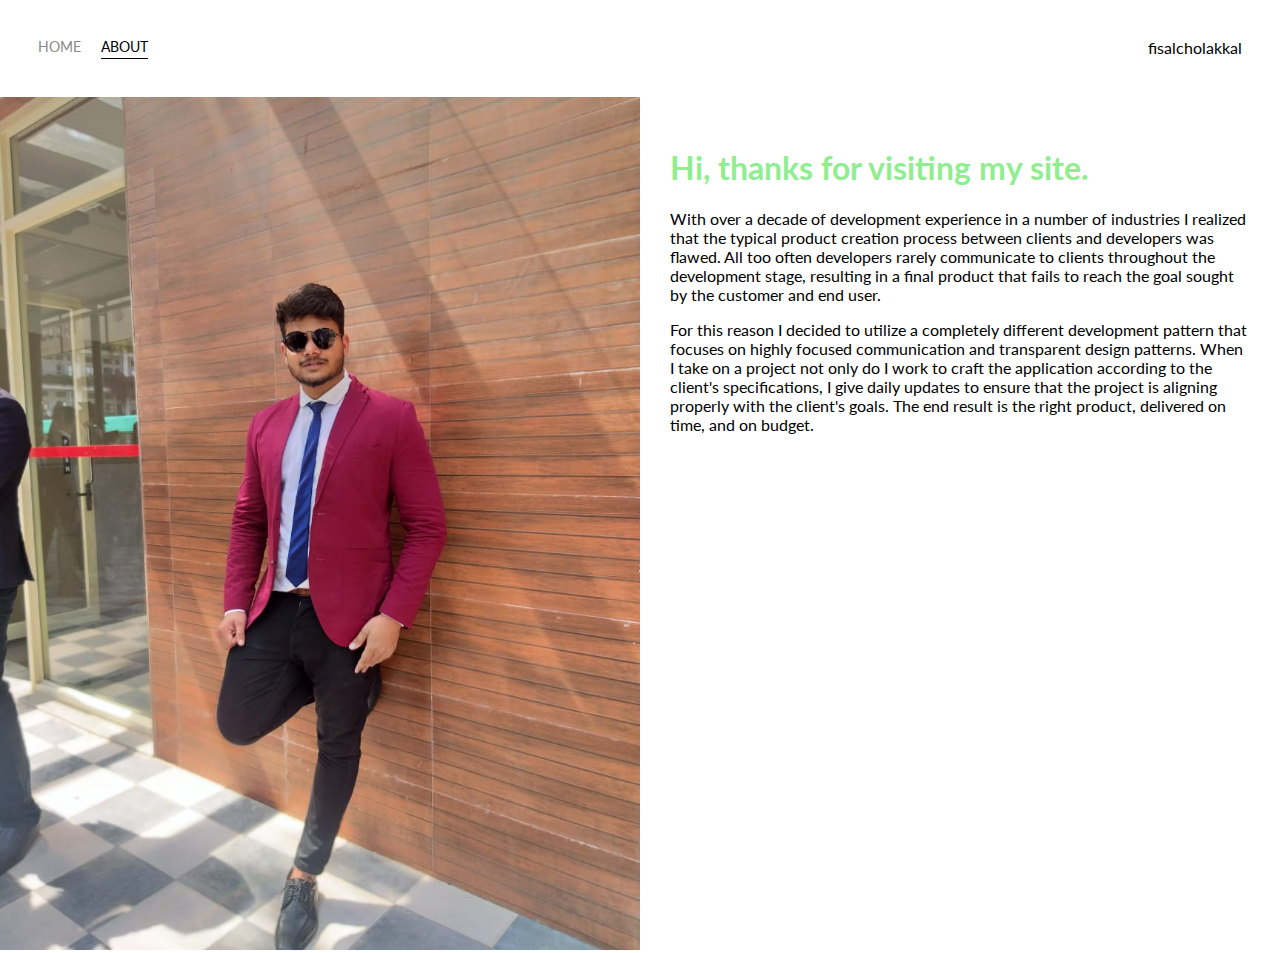
==== About.html @ 412c1669 "first commit" ====
<!DOCTYPE html>
<html lang="en">
<head>
    <meta charset="UTF-8">
   
    <title>Home page</title>
    <link href="https://fonts.googleapis.com/css?family=Lato" rel="stylesheet">
    <link rel="stylesheet" href="styles.css">
</head>
<body>
    <div class="container">
        <div class="nav-wrapper">
            <div class="left-side">
                <div class="link-new-wrapper">
                    <a href="index.html">Home</a>
                </div>
                <div class="link-new-wrapper active-nav-link">
                    <a href="About.html">About</a>
                </div>
            </div>
            <div class="right-side"> 

                <div class="brand">
                    <div>fisalcholakkal </div>
                    
                </div>
            </div>
        </div>
        
        <div class="content-wrapper">
            <div class="two-column-wrapper">
                <div class="profile-image-wrapper">
                    <img src="images/profile.jpeg" alt="">

                </div>
                <div class="profile-content-wrapper">
                    <h1>Hi, thanks for visiting my site.</h1>
          <p>With over a decade of development experience in a number of industries I realized that the typical product creation
            process between clients and developers was flawed. All too often developers rarely communicate to clients throughout
            the development stage, resulting in a final product that fails to reach the goal sought by the customer and end
            user.
          </p>

          <p>For this reason I decided to utilize a completely different development pattern that focuses on highly focused
            communication and transparent design patterns. When I take on a project not only do I work to craft the application
            according to the client's specifications, I give daily updates to ensure that the project is aligning properly
            with the client's goals. The end result is the right product, delivered on time, and on budget.</p>

                </div>
            </div>
        </div>

    </div>
</body>



</html>
---- styles.css ----
/*master style*/
body{
    font-family: "Lato",sans-serif;
    margin: 0px;
}
.container{
    display: grid;
    grid-template-columns: 1fr ;
}
/*navigation style*/
.nav-wrapper{
    display: flex;
    justify-content: space-between;
    padding: 38px;
}
.left-side{
    display: flex;
}
.nav-wrapper >.left-side >div{
    margin-right: 20px;
    font-size: 0.9em;
    text-transform: uppercase;
}
.link-new-wrapper{
    height: 20px;
    border-bottom: 1px solid transparent;
    transition: border-bottom 0.5s;
}


.link-new-wrapper a{
    color: #8a8a8a;
    text-decoration: none;
    transition: color 0.5s;
}
.link-new-wrapper:hover{
    border-bottom: 1px solid black;
}
.link-new-wrapper a:hover{
    color: black;

}
.active-nav-link{
    border-bottom: 1px solid black;
}

.active-nav-link a{
    color: black !important;
}




/*portfolio style*/

.portfolio-items-wrapper{
    display: grid;
    grid-template-columns: 1fr 1fr 1fr;
}
.portfolio-item-wrapper{
    position: relative;
    
}
.portfolio-img-background{
    height: 350px;
    width: 100%;
    background-size: cover;
    background-position: center;
    background-repeat: no-repeat;
}
.img-text-wrapper{
    position: absolute;
    top: 0;
    display: flex;
    flex-direction: column;
    justify-content: center;
    align-items: center;
    height: 100%;
    text-align: center;
    padding-left: 100px;
    padding-right: 100px;
}

.logo-wrapper img{
    width: 50%;
    margin-bottom: 20px;
}


.img-text-wrapper .subtitle{
    transition: 1s;
    font-weight: 600;
    color: transparent;
}



.img-text-wrapper:hover .subtitle{
    font-weight: 600;
    color: lightgreen;

}

.img-darken{
    transition: 1s;
    filter: brightness(10%);
}


/*about  */
.two-column-wrapper{
    display: grid;
    grid-template-columns: 1fr 1fr;
}

.profile-image-wrapper img {
    width: 100%;
}

.profile-content-wrapper{
    padding: 30px;
}
.profile-content-wrapper h1{
    color: lightgreen;
}
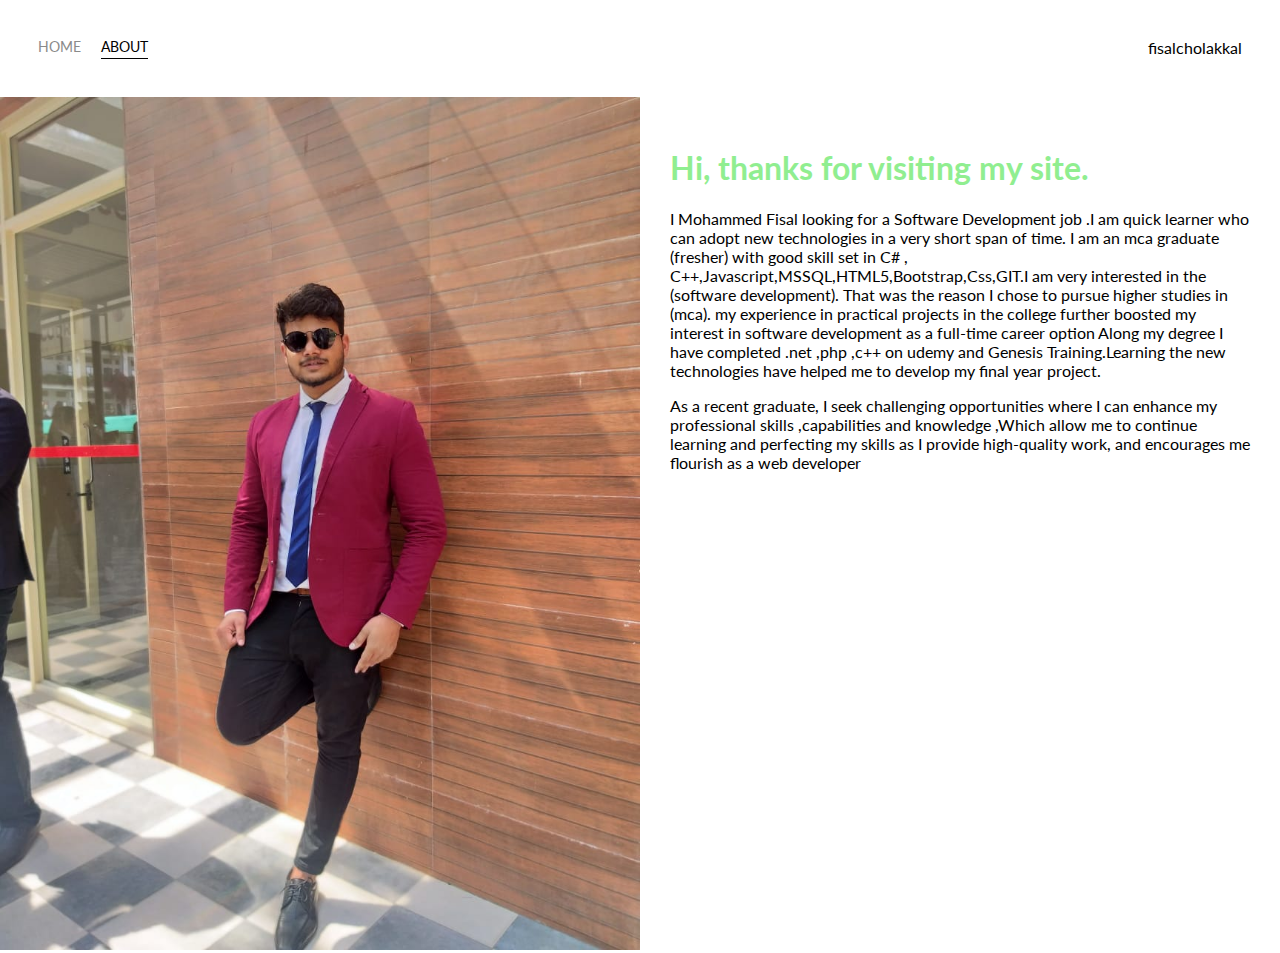
==== commit 35100ea7: "Update About.html" ====
--- a/About.html
+++ b/About.html
@@ -35,16 +35,14 @@
                 </div>
                 <div class="profile-content-wrapper">
                     <h1>Hi, thanks for visiting my site.</h1>
-          <p>With over a decade of development experience in a number of industries I realized that the typical product creation
-            process between clients and developers was flawed. All too often developers rarely communicate to clients throughout
-            the development stage, resulting in a final product that fails to reach the goal sought by the customer and end
-            user.
+          <p>I Mohammed Fisal looking for a Software Development job .I am quick learner who can adopt new technologies in a very short span of time.
+              I am an mca graduate (fresher) with good skill set in C# , C++,Javascript,MSSQL,HTML5,Bootstrap,Css,GIT.I am very interested in the (software development). 
+              That was the reason I chose to pursue higher studies in (mca). my experience in practical projects in the college further boosted my interest in software development as a full-time career option
+              Along my degree I have completed .net ,php ,c++ on udemy and Genesis Training.Learning the new technologies have helped me to develop my final year project.  
           </p>
 
-          <p>For this reason I decided to utilize a completely different development pattern that focuses on highly focused
-            communication and transparent design patterns. When I take on a project not only do I work to craft the application
-            according to the client's specifications, I give daily updates to ensure that the project is aligning properly
-            with the client's goals. The end result is the right product, delivered on time, and on budget.</p>
+          <p>As a recent graduate, I seek challenging opportunities where I can enhance my professional skills ,capabilities and knowledge 
+              ,Which allow me to continue learning and perfecting my skills as I provide high-quality work, and encourages me flourish as a web developer</p>
 
                 </div>
             </div>
@@ -55,4 +53,4 @@
 
 
 
-</html>+</html>
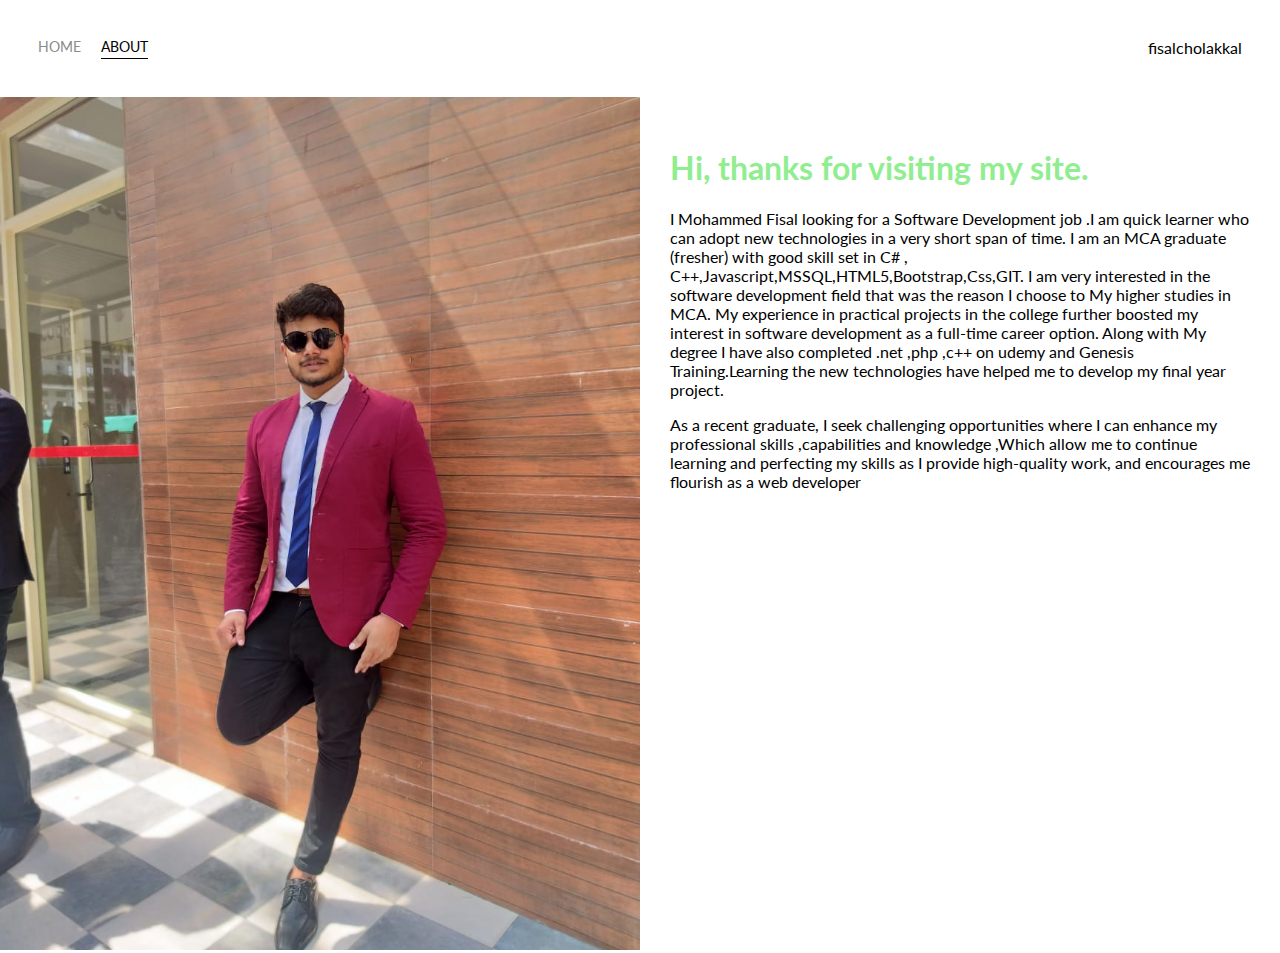
==== commit 00efcd98: "Update About.html" ====
--- a/About.html
+++ b/About.html
@@ -36,9 +36,9 @@
                 <div class="profile-content-wrapper">
                     <h1>Hi, thanks for visiting my site.</h1>
           <p>I Mohammed Fisal looking for a Software Development job .I am quick learner who can adopt new technologies in a very short span of time.
-              I am an mca graduate (fresher) with good skill set in C# , C++,Javascript,MSSQL,HTML5,Bootstrap,Css,GIT.I am very interested in the (software development). 
-              That was the reason I chose to pursue higher studies in (mca). my experience in practical projects in the college further boosted my interest in software development as a full-time career option
-              Along my degree I have completed .net ,php ,c++ on udemy and Genesis Training.Learning the new technologies have helped me to develop my final year project.  
+              I am an MCA graduate (fresher) with good skill set in C# , C++,Javascript,MSSQL,HTML5,Bootstrap,Css,GIT. I am very interested in the software development field 
+              that was the reason I choose to My higher studies in MCA. My experience in practical projects in the college further boosted my interest in software development as a full-time career option.
+              Along with My degree I have also completed .net ,php ,c++ on udemy and Genesis Training.Learning the new technologies have helped me to develop my final year project.  
           </p>
 
           <p>As a recent graduate, I seek challenging opportunities where I can enhance my professional skills ,capabilities and knowledge 
